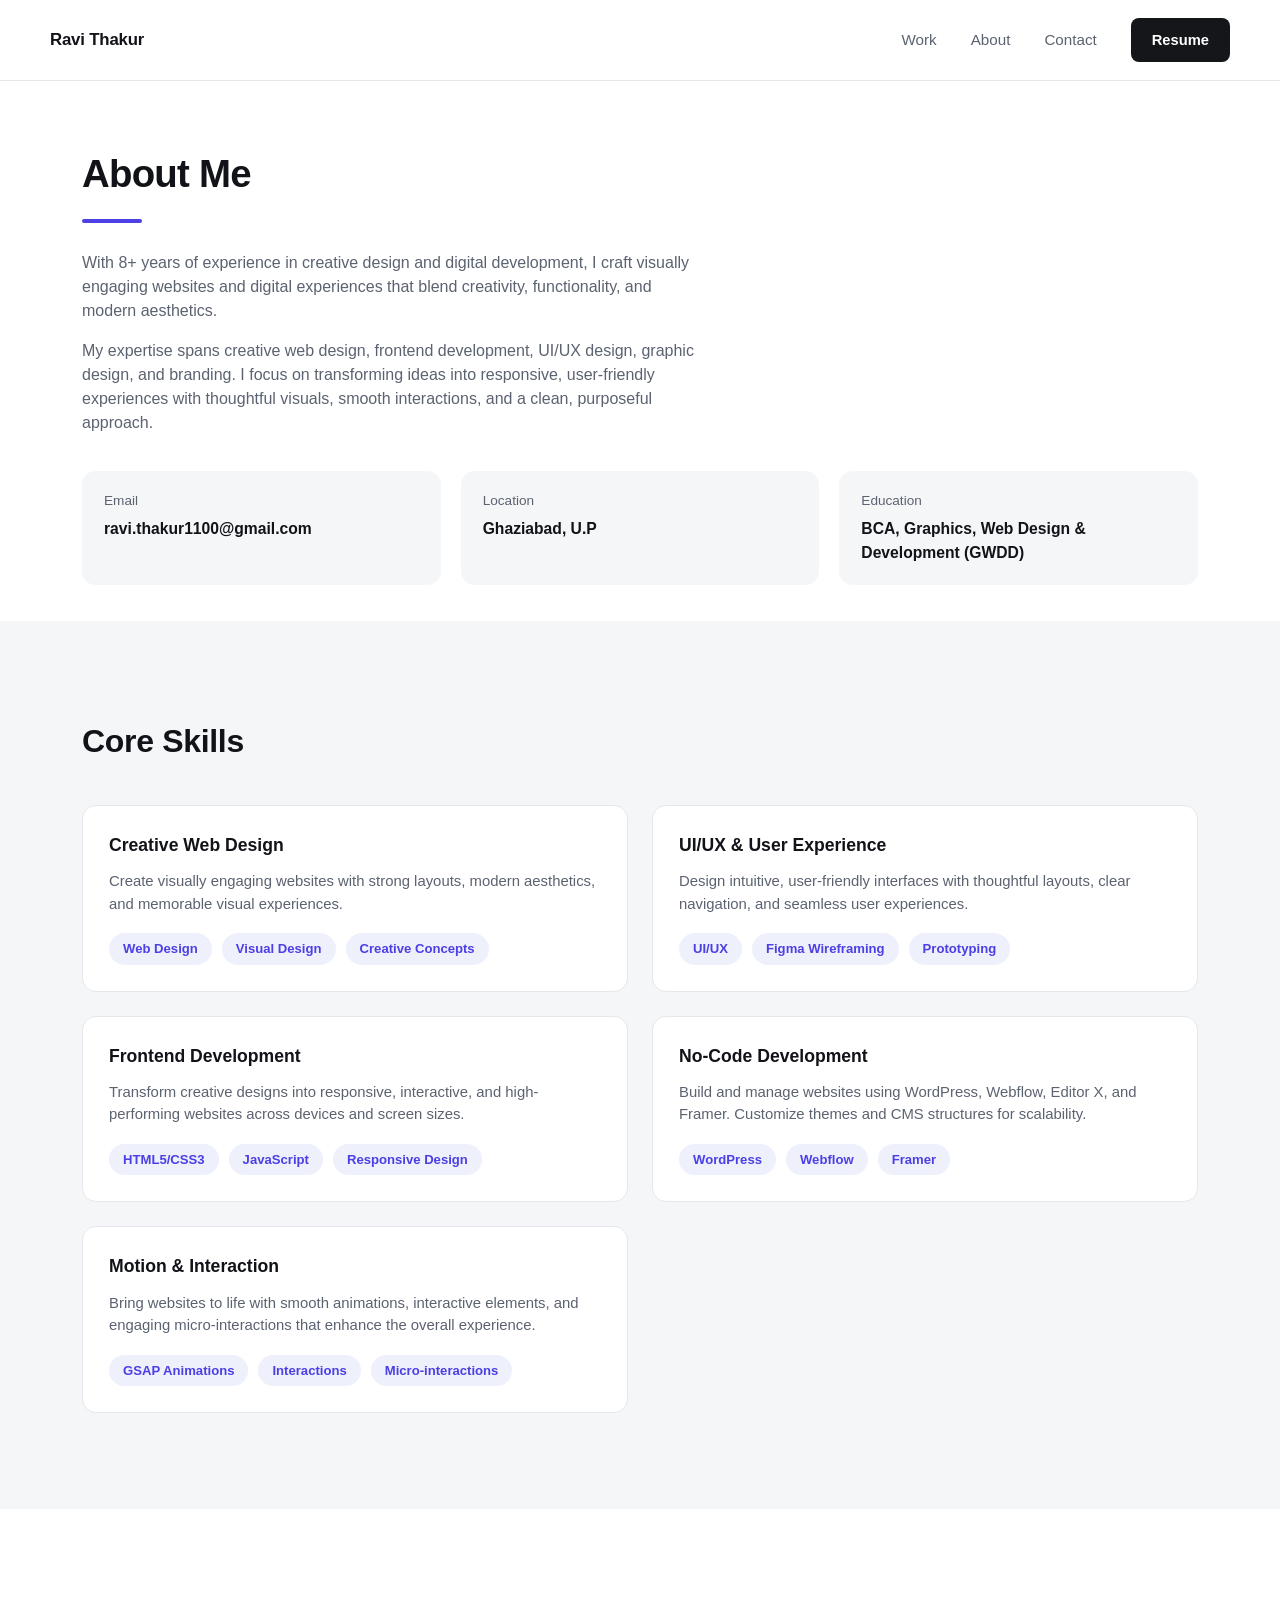
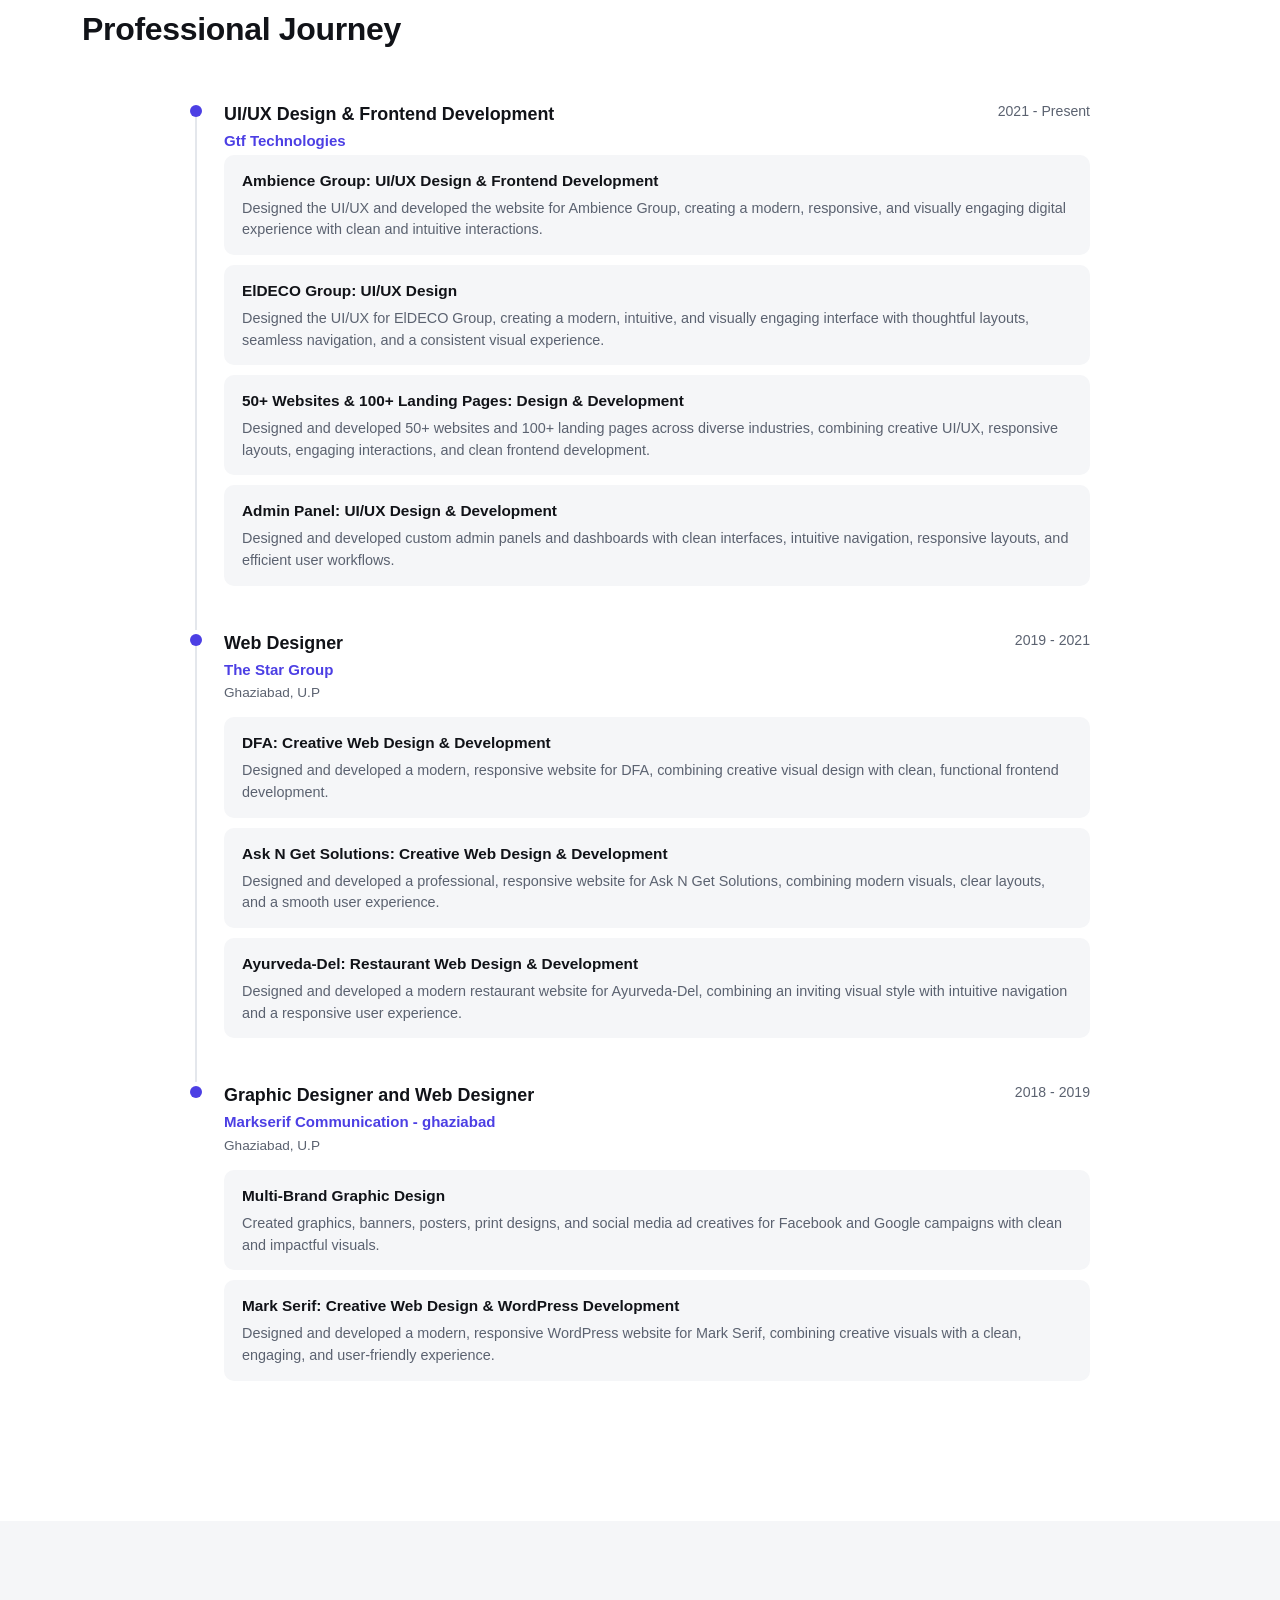
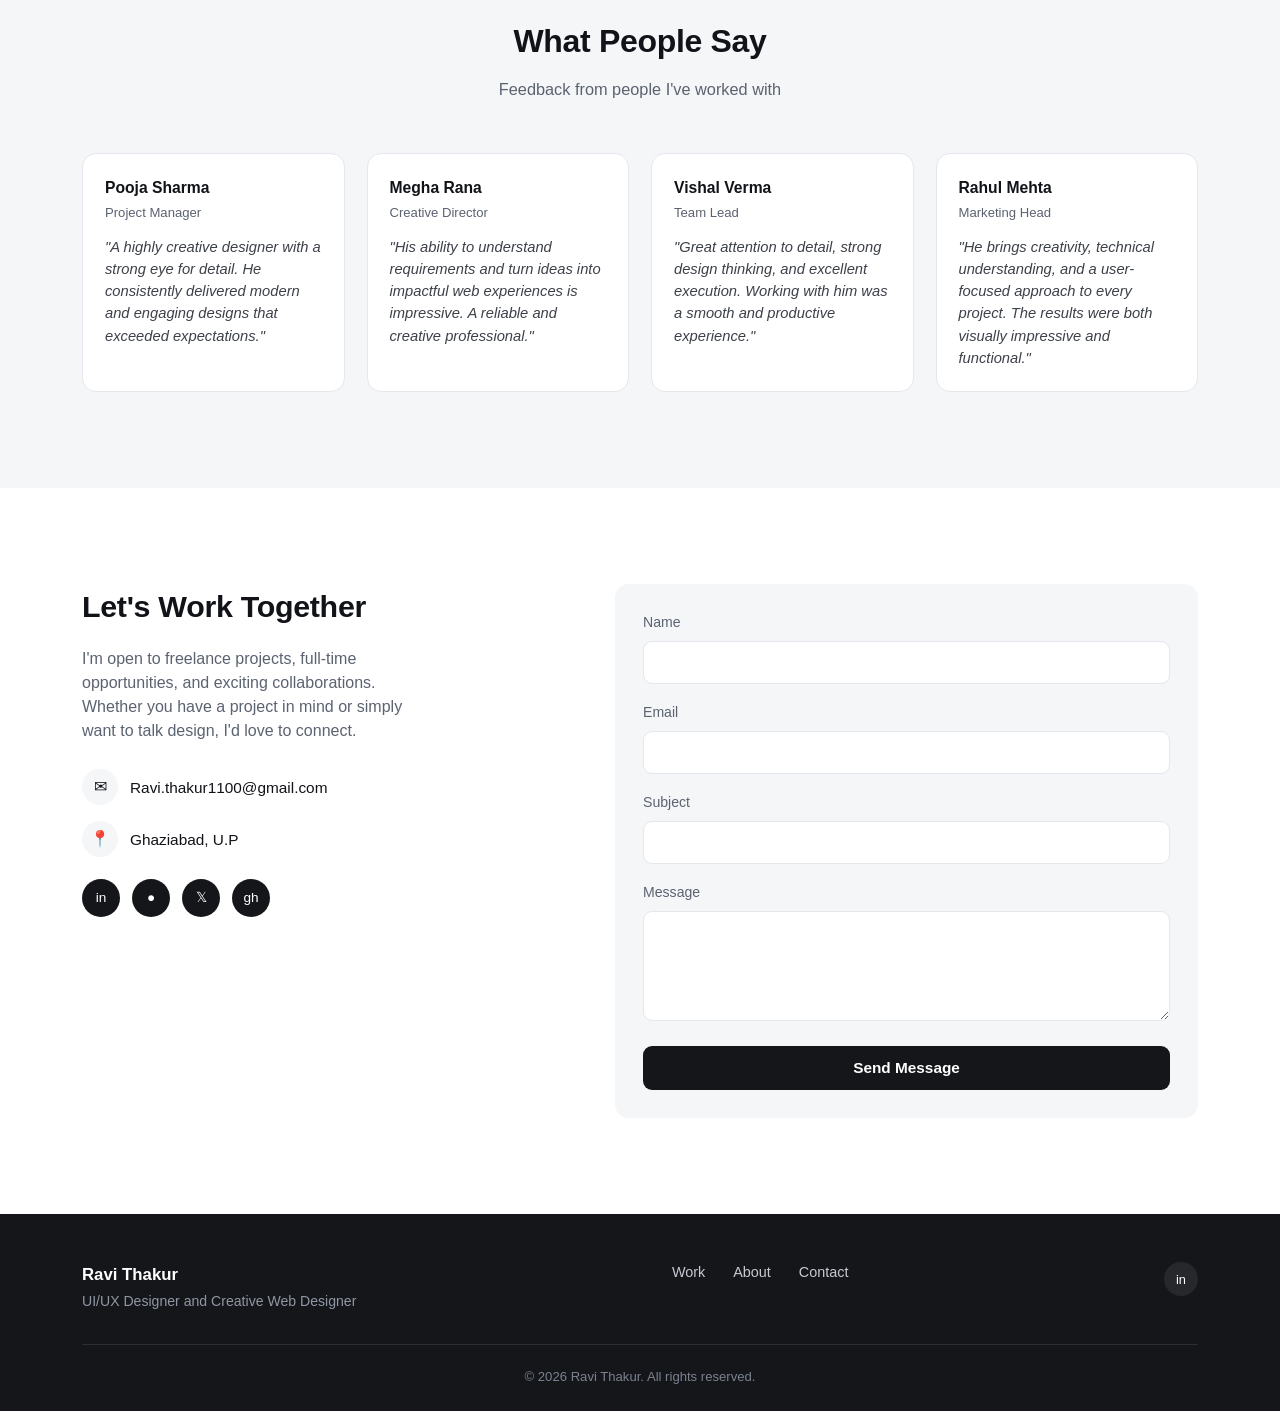
==== about.html @ cecfcbc7 "Add files via upload" ====
<!DOCTYPE html>
<html lang="en">
<head>
<meta charset="UTF-8">
<meta name="viewport" content="width=device-width, initial-scale=1.0">
<title>Ravi Thakur — Creative Web Designer</title>
<link rel="stylesheet" href="styles.css">
</head>
<body>

<header>
  <div class="wrap nav">
    <div class="logo"><a href="index.html">Ravi Thakur</a></div>
    <nav class="nav-links" id="navLinks">
      <a href="work.html">Work</a>
      <a href="about.html">About</a>
      <a href="index.html#contact">Contact</a>
      <a target="_blank" href="images/ravi_thakur_creative_web_designer_and_ui_ux_designer.pdf" class="btn btn-dark">Resume</a>
    </nav>
    <button class="menu-toggle" id="menuToggle" aria-label="Toggle menu" aria-expanded="false"><span></span></button>
  </div>
</header>

<section class="page-hero">
  <div class="wrap">
    <h1>About Me</h1>
    <div class="title-underline"></div>
    <p>With 8+ years of experience in creative design and digital development, I craft visually engaging websites and digital experiences that blend creativity, functionality, and modern aesthetics.</p>
      <p>My expertise spans creative web design, frontend development, UI/UX design, graphic design, and branding. I focus on transforming ideas into responsive, user-friendly experiences with thoughtful visuals, smooth interactions, and a clean, purposeful approach.</p>

    <div class="info-row">
      <div class="info-card">
        <span>Email</span>
        <strong>ravi.thakur1100@gmail.com</strong>
      </div>
      <div class="info-card">
        <span>Location</span>
        <strong>Ghaziabad, U.P</strong>
      </div>
      <div class="info-card">
        <span>Education</span>
        <strong>BCA, Graphics, Web Design & Development (GWDD)</strong>
      </div>
    </div>
  </div>
</section>

<section class="skills-section">
  <div class="wrap">
    <div class="section-head" style="text-align:left;margin:0 0 40px;max-width:none;">
      <h2>Core Skills</h2>
    </div>
    <div class="skills-cards">

      <div class="skill-card">
        <h3>Creative Web Design</h3>
        <p>Create visually engaging websites with strong layouts, modern aesthetics, and memorable visual experiences.</p>
        <div class="tag-row">
          <span class="tag-pill">Web Design</span>
          <span class="tag-pill">Visual Design</span>
          <span class="tag-pill">Creative Concepts</span>
        </div>
      </div>

      <div class="skill-card">
        <h3>UI/UX & User Experience</h3>
        <p>Design intuitive, user-friendly interfaces with thoughtful layouts, clear navigation, and seamless user experiences.</p>
        <div class="tag-row">
          <span class="tag-pill">UI/UX</span>
          <span class="tag-pill">Figma Wireframing</span>
          <span class="tag-pill">Prototyping</span>
        </div>
      </div>

      <div class="skill-card">
        <h3>Frontend Development</h3>
        <p>Transform creative designs into responsive, interactive, and high-performing websites across devices and screen sizes.</p>
        <div class="tag-row">
          <span class="tag-pill">HTML5/CSS3 </span>
          <span class="tag-pill">JavaScript</span>
          <span class="tag-pill">Responsive Design</span>
        </div>
      </div>

      <div class="skill-card">
        <h3>No-Code Development</h3>
        <p>Build and manage websites using WordPress, Webflow, Editor X, and Framer. Customize themes and CMS structures for scalability.</p>
        <div class="tag-row">
          <span class="tag-pill">WordPress</span>
          <span class="tag-pill">Webflow</span>
          <span class="tag-pill">Framer</span>
        </div>
      </div>

      <div class="skill-card">
        <h3>Motion & Interaction</h3>
        <p>Bring websites to life with smooth animations, interactive elements, and engaging micro-interactions that enhance the overall experience.</p>
        <div class="tag-row">
          <span class="tag-pill">GSAP Animations</span>
          <span class="tag-pill">Interactions</span>
          <span class="tag-pill">Micro-interactions</span>
        </div>
      </div>

    </div>
  </div>
</section>

<section>
  <div class="wrap">
    <div class="section-head" style="text-align:left;margin:0 0 48px;max-width:none;">
      <h2>Professional Journey</h2>
    </div>

    <div class="journey">

      <div class="timeline-item">
        <span class="timeline-dot"></span>
        <div class="timeline-head">
          <h3>UI/UX Design & Frontend Development</h3>
          <span class="timeline-date">2021 - Present</span>
        </div>
        <span class="timeline-company">Gtf Technologies</span>
        <div class="timeline-entry">
          <h4>Ambience Group: UI/UX Design & Frontend Development</h4>
          <p>Designed the UI/UX and developed the website for Ambience Group, creating a modern, responsive, and visually engaging digital experience with clean and intuitive interactions.</p>
        </div>
        <div class="timeline-entry">
          <h4>ElDECO Group: UI/UX Design</h4>
          <p>Designed the UI/UX for ElDECO Group, creating a modern, intuitive, and visually engaging interface with thoughtful layouts, seamless navigation, and a consistent visual experience.</p>
        </div>
        <div class="timeline-entry">
          <h4>50+ Websites & 100+ Landing Pages: Design & Development</h4>
          <p>Designed and developed 50+ websites and 100+ landing pages across diverse industries, combining creative UI/UX, responsive layouts, engaging interactions, and clean frontend development.</p>
        </div>
        <div class="timeline-entry">
          <h4>Admin Panel: UI/UX Design & Development</h4>
          <p>Designed and developed custom admin panels and dashboards with clean interfaces, intuitive navigation, responsive layouts, and efficient user workflows.</p>
        </div>
      </div>

      

      <div class="timeline-item">
        <span class="timeline-dot"></span>
        <div class="timeline-head">
          <h3>Web Designer</h3>
          <span class="timeline-date">2019 - 2021</span>
        </div>
        <span class="timeline-company">The Star Group</span>
        <span class="timeline-location">Ghaziabad, U.P</span>
        <div class="timeline-entry">
          <h4>DFA: Creative Web Design & Development</h4>
          <p>Designed and developed a modern, responsive website for DFA, combining creative visual design with clean, functional frontend development.</p>
        </div>
        <div class="timeline-entry">
          <h4>Ask N Get Solutions: Creative Web Design & Development</h4>
          <p>Designed and developed a professional, responsive website for Ask N Get Solutions, combining modern visuals, clear layouts, and a smooth user experience.</p>
        </div>
        <div class="timeline-entry">
          <h4>Ayurveda-Del: Restaurant Web Design & Development</h4>
          <p>Designed and developed a modern restaurant website for Ayurveda-Del, combining an inviting visual style with intuitive navigation and a responsive user experience.</p>
        </div>
      </div>

      <div class="timeline-item">
        <span class="timeline-dot"></span>
        <div class="timeline-head">
          <h3>Graphic Designer and Web Designer</h3>
          <span class="timeline-date">2018 - 2019</span>
        </div>
        <span class="timeline-company">Markserif Communication - ghaziabad</span>
        <span class="timeline-location">Ghaziabad, U.P</span>
        <div class="timeline-entry">
          <h4>Multi-Brand Graphic Design</h4>
          <p>Created graphics, banners, posters, print designs, and social media ad creatives for
Facebook and Google campaigns with clean and impactful visuals.</p>
        </div>
        <div class="timeline-entry">
          <h4>Mark Serif: Creative Web Design & WordPress Development</h4>
          <p>Designed and developed a modern, responsive WordPress website for Mark Serif, combining creative visuals with a clean, engaging, and user-friendly experience.</p>
        </div>
  
      </div>




    </div>
  </div>
</section>

<section class="testimonials">
  <div class="wrap">
    <div class="section-head">
      <h2>What People Say</h2>
      <p>Feedback from people I've worked with</p>
    </div>
    <div class="testi-grid">
      <div class="testi-card">
        <h4>Pooja Sharma</h4>
        <span>Project Manager</span>
        <p>"A highly creative designer with a strong eye for detail. He consistently delivered modern and engaging designs that exceeded expectations."</p>
      </div>
      <div class="testi-card">
        <h4>Megha Rana</h4>
        <span>Creative Director</span>
        <p>"His ability to understand requirements and turn ideas into impactful web experiences is impressive. A reliable and creative professional."</p>
      </div>
      <div class="testi-card">
        <h4>Vishal Verma</h4>
        <span>Team Lead</span>
        <p>"Great attention to detail, strong design thinking, and excellent execution. Working with him was a smooth and productive experience."</p>
      </div>
      <div class="testi-card">
        <h4>Rahul Mehta</h4>
        <span>Marketing Head</span>
        <p>"He brings creativity, technical understanding, and a user-focused approach to every project. The results were both visually impressive and functional."</p>
      </div>
    </div>
  </div>
</section>


<section id="contact">
  <div class="wrap contact-inner">
    <div class="contact-info">
      <h2>Let's Work Together</h2>
      <p>I'm open to freelance projects, full-time opportunities, and exciting collaborations. Whether you have a project in mind or simply want to talk design, I'd love to connect.</p>
      <div class="contact-row">
        <div class="icon-circle">✉</div>
        <span>Ravi.thakur1100@gmail.com</span>
      </div>
      <div class="contact-row">
        <div class="icon-circle">📍</div>
        <span>Ghaziabad, U.P</span>
      </div>
      <div class="socials">
        <a href="#" aria-label="LinkedIn">in</a>
        <a href="#" aria-label="Dribbble">●</a>
        <a href="#" aria-label="Twitter">𝕏</a>
        <a href="#" aria-label="GitHub">gh</a>
      </div>
    </div>
    <form class="form-card" onsubmit="event.preventDefault(); alert('Message sent (demo form).');">
      <div class="field">
        <label for="name">Name</label>
        <input type="text" id="name" name="name" required>
      </div>
      <div class="field">
        <label for="email">Email</label>
        <input type="email" id="email" name="email" required>
      </div>
      <div class="field">
        <label for="subject">Subject</label>
        <input type="text" id="subject" name="subject">
      </div>
      <div class="field">
        <label for="message">Message</label>
        <textarea id="message" name="message" required></textarea>
      </div>
      <button type="submit" class="submit-btn">Send Message</button>
    </form>
  </div>
</section>

<footer>
  <div class="wrap">
    <div class="footer-top">
      <div class="footer-brand">
        <h3>Ravi Thakur</h3>
        <p>UI/UX Designer and Creative Web Designer</p>
      </div>
      <nav class="footer-links">
        <a href="work.html">Work</a>
        <a href="about.html">About</a>
        <a href="index.html#contact">Contact</a>
      </nav>
      <div class="footer-socials">
        <a href="#" aria-label="LinkedIn">in</a><!-- 
        <a href="#" aria-label="Dribbble">●</a>
        <a href="#" aria-label="Twitter">𝕏</a>
        <a href="#" aria-label="GitHub">gh</a> -->
      </div>
    </div>
    <div class="footer-bottom">© 2026 Ravi Thakur. All rights reserved.</div>
  </div>
</footer>

<script>
  const toggle = document.getElementById('menuToggle');
  const links = document.getElementById('navLinks');
  toggle.addEventListener('click', () => {
    const isOpen = links.classList.toggle('open');
    toggle.setAttribute('aria-expanded', isOpen);
  });
  links.querySelectorAll('a').forEach(a => a.addEventListener('click', () => {
    links.classList.remove('open');
    toggle.setAttribute('aria-expanded', false);
  }));
</script>

</body>
</html>
---- styles.css ----
:root{
    --ink:#111318;
    --ink-soft:#5b6270;
    --bg:#ffffff;
    --bg-alt:#eef1f5;
    --bg-alt-2:#f5f6f8;
    --line:#e4e7ec;
    --accent:#111318;
    --radius:14px;
  }

  *{box-sizing:border-box;}
  html{scroll-behavior:smooth;}
  body{
    margin:0;
    font-family:"Segoe UI", Helvetica, Arial, sans-serif;
    color:var(--ink);
    background:var(--bg);
    line-height:1.5;
    -webkit-font-smoothing:antialiased;
  }
  img{max-width:100%;display:block;}
  a{color:inherit;text-decoration:none;}
  ul{margin:0;padding:0;list-style:none;}
  button{font-family:inherit;}
  :focus-visible{outline:2px solid #111318;outline-offset:3px;}

  .wrap{
    max-width:1180px;
    margin:0 auto;
    padding:0 32px;
  }

  /* ---------- Header ---------- */
  header{
    position:sticky;
    top:0;
    z-index:50;
    background:rgba(255,255,255,.9);
    backdrop-filter:blur(8px);
    border-bottom:1px solid var(--line);
  }
  .nav{
    display:flex;
    align-items:center;
    justify-content:space-between;
    padding:18px 0;
  }
  .logo{font-weight:700;font-size:1.05rem;letter-spacing:-.01em;}
  .nav-links{
    display:flex;
    align-items:center;
    gap:34px;
    font-size:.95rem;
    color:var(--ink-soft);
  }
  .nav-links a:hover{color:var(--ink);}

  .nav-links a.btn-dark:hover{color: #fff;}

  .btn{
    display:inline-flex;
    align-items:center;
    justify-content:center;
    padding:10px 20px;
    border-radius:8px;
    font-size:.92rem;
    font-weight:600;
    border:1px solid transparent;
    cursor:pointer;
    transition:transform .15s ease, opacity .15s ease;
  }
  .btn:hover{transform:translateY(-1px);}
  .btn-dark{background:#14161a;color:#fff;}
  .btn-dark:hover{opacity:.88;}
  .btn-outline{background:#fff;color:var(--ink);border-color:var(--line);}
  .btn-outline:hover{background:var(--bg-alt-2);}
  .menu-toggle{
    display:none;
    background:none;border:none;cursor:pointer;
    width:38px;height:38px;
    align-items:center;justify-content:center;
  }
  .menu-toggle span, .menu-toggle span::before, .menu-toggle span::after{
    content:"";
    display:block;
    width:20px;height:2px;background:var(--ink);
    position:relative;
    transition:all .2s ease;
  }
  .menu-toggle span::before{position:absolute;top:-6px;}
  .menu-toggle span::after{position:absolute;top:6px;}

  /* ---------- Hero ---------- */
  .hero{
    background:linear-gradient(180deg,#eef1f5 0%,#e9ecf1 100%);
  }
  .hero-inner{
    display:grid;
    grid-template-columns:1.3fr auto;
    align-items:center;
    gap:48px;
    padding:72px 0 64px;
  }
  .hero h1{
    font-size:2.4rem;
    line-height:1.15;
    margin:0 0 18px;
    letter-spacing:-.02em;
  }
  .hero p{
    color:var(--ink-soft);
    font-size:1.02rem;
    max-width:46ch;
    margin:0 0 26px;
  }
  .hero p b{color:var(--ink);font-weight:700;}
  .hero-actions{display:flex;gap:14px;}
  .avatar{
    width:320px;
    height:320px;
    border-radius:50%;
    /*background:
      radial-gradient(circle at 32% 28%, #2f6b52 0%, #123326 42%, #0a1210 100%);*/
    border:6px solid #fff;
    box-shadow:0 10px 30px rgba(20,25,35,.12);
    position:relative;
    overflow:hidden;
  }
  /*.avatar::after{
    content:"DJ";
    position:absolute;
    inset:0;
    display:flex;
    align-items:center;
    justify-content:center;
    color:rgba(255,255,255,.85);
    font-size:2.4rem;
    font-weight:700;
    letter-spacing:.02em;
  }*/

  /* ---------- Logo strip ---------- */
  .logo-strip{
    background:var(--bg-alt);
    border-top:1px solid var(--line);
    border-bottom:1px solid var(--line);
    overflow:hidden;
    padding:22px 0;
  }
  .logo-track{
    display:flex;
    gap:56px;
    align-items:center;
    white-space:nowrap;
    animation:scroll 28s linear infinite;
    width:max-content;
  }
  .logo-track span{width: 150px;

    color:#8b93a1;
    font-size:1rem;
    letter-spacing:.01em;
    opacity:.85;
  }
  @keyframes scroll{
    from{transform:translateX(0);}
    to{transform:translateX(-50%);}
  }
  @media (prefers-reduced-motion: reduce){
    .logo-track{animation:none;}
  }

  /* ---------- Section shared ---------- */
  section{padding:96px 0;}
  .section-head{text-align:center;max-width:640px;margin:0 auto 52px;}
  .section-head h2{
    font-size:2rem;
    margin:0 0 12px;
    letter-spacing:-.01em;
  }
  .section-head p{color:var(--ink-soft);margin:0;font-size:1.02rem;}

  /* ---------- Featured work ---------- */
  .work-grid{
    display:grid;
    grid-template-columns:1fr 1fr;
    gap:28px;
  }
  .card{
    border:1px solid var(--line);
    border-radius:var(--radius);
    overflow:hidden;
    background:#fff;
    display:flex;
    flex-direction:column;
    transition:box-shadow .2s ease, transform .2s ease;
  }
  .card:hover{box-shadow:0 14px 32px rgba(20,25,35,.09);transform:translateY(-2px);}
  .thumb{
    height:230px;
    position:relative;
    display:flex;
    align-items:flex-end;
  }
  .thumb-1{background:linear-gradient(135deg,#e3d7f5 0%,#f6cfe0 100%);}
  .thumb-2{background:linear-gradient(135deg,#f4f2f7 0%,#e8e6ee 100%);}
  .thumb-3{background:linear-gradient(135deg,#e9e4ec 0%,#d9d3e0 100%);}
  .thumb-4{background:linear-gradient(135deg,#c9c2d6 0%,#a9a0bc 100%);}
  .tag{
    position:absolute;
    top:16px;left:16px;
    font-size:.72rem;
    font-weight:700;
    padding:5px 10px;
    border-radius:6px;
    background:#e2632f;
    color:#fff;
  }
  .pill{
    position:absolute;
    bottom:14px;left:16px;
    font-size:.75rem;
    font-weight:600;
    padding:5px 12px;
    border-radius:20px;
    background:#7b3fe4;
    color:#fff;
  }
  .card-body{padding:22px 22px 24px;}
  .card-body h3{margin:0 0 8px;font-size:1.15rem;letter-spacing:-.01em;}
  .card-body p{margin:0 0 14px;color:var(--ink-soft);font-size:.94rem;}
  .card-link{
    font-size:.9rem;
    font-weight:600;
    display:inline-flex;
    align-items:center;
    gap:6px;
  }
  .card-link:hover{text-decoration:underline;}

  .view-all{
    text-align:center;
    margin-top:46px;
    font-weight:600;
  }
  .view-all a{display:inline-flex;align-items:center;gap:6px;}
  .view-all a:hover{text-decoration:underline;}

  /* ---------- About ---------- */
  .about{background:var(--bg-alt-2);}
  .about-inner{
    display:grid;
    grid-template-columns:.85fr 1.15fr;
    gap:56px;
    align-items:center;
  }
  .about-photo{
    border-radius:var(--radius);
    overflow:hidden;
    position:relative;
  }
  .about-photo::after{
    content:"";
    position:absolute;
    left:50%;bottom:18%;
    width:70px;height:110px;
    transform:translateX(-50%);

    border-radius:14px 14px 4px 4px;
  }
  .about-text h2{font-size:1.9rem;margin:0 0 20px;letter-spacing:-.01em;}
  .about-text p{color:var(--ink-soft);margin:0 0 18px;font-size:1rem;}
  .skills-tools{
    display:grid;
    grid-template-columns:1fr 1fr;
    gap:24px;
    margin:28px 0 30px;
  }
  .skills-tools h4{margin:0 0 12px;font-size:1rem;}
  .skills-tools li{color:var(--ink-soft);margin-bottom:8px;font-size:.95rem;}

  /* ---------- Process ---------- */
  .process-grid{
    display:grid;
    grid-template-columns:repeat(4,1fr);
    gap:24px;
  }
  .process-card{
    background:var(--bg-alt-2);
    border-radius:var(--radius);
    padding:26px 24px;
  }
  .step-num{
    width:38px;height:38px;
    border-radius:50%;
    display:flex;align-items:center;justify-content:center;
    font-weight:700;
    margin-bottom:18px;
    font-size:.95rem;
  }
  .process-card:nth-child(1) .step-num{background:#dce6fb;color:#2f5bd0;}
  .process-card:nth-child(2) .step-num{background:#d7f3e3;color:#1f9d5c;}
  .process-card:nth-child(3) .step-num{background:#e6ddfb;color:#6f3fd6;}
  .process-card:nth-child(4) .step-num{background:#fbdede;color:#d3453f;}
  .process-card h3{margin:0 0 10px;font-size:1.08rem;}
  .process-card p{margin:0;color:var(--ink-soft);font-size:.92rem;}

  /* ---------- Testimonials ---------- */
  .testimonials{background:var(--bg-alt-2);}
  .testi-grid{
    display:grid;
    grid-template-columns:repeat(4,1fr);
    gap:22px;
  }
  .testi-card{
    background:#fff;
    border:1px solid var(--line);
    border-radius:var(--radius);
    padding:22px;
  }
  .testi-card h4{margin:0 0 3px;font-size:.98rem;}
  .testi-card span{display:block;color:var(--ink-soft);font-size:.82rem;margin-bottom:14px;}
  .testi-card p{margin:0;font-size:.92rem;font-style:italic;color:#3c4048;}

  /* ---------- Contact ---------- */
  .contact-inner{
    display:grid;
    grid-template-columns:.9fr 1.1fr;
    gap:56px;
  }
  .contact-info h2{font-size:1.9rem;margin:0 0 18px;letter-spacing:-.01em;}
  .contact-info p{color:var(--ink-soft);margin:0 0 26px;max-width:40ch;}
  .contact-row{
    display:flex;align-items:center;gap:12px;
    margin-bottom:16px;
    font-size:.96rem;
  }
  .icon-circle{
    width:36px;height:36px;
    border-radius:50%;
    background:var(--bg-alt-2);
    display:flex;align-items:center;justify-content:center;
    flex-shrink:0;
    font-size:1rem;
  }
  .socials{display:flex;gap:12px;margin-top:22px;}
  .socials a{
    width:38px;height:38px;
    border-radius:50%;
    background:#14161a;
    color:#fff;
    display:flex;align-items:center;justify-content:center;
    font-size:.85rem;
    transition:opacity .15s ease;
  }
  .socials a:hover{opacity:.8;}

  .form-card{
    background:var(--bg-alt-2);
    border-radius:var(--radius);
    padding:28px;
  }
  .field{margin-bottom:18px;}
  .field label{display:block;font-size:.88rem;margin-bottom:8px;color:var(--ink-soft);}
  .field input, .field textarea{
    width:100%;
    padding:12px 14px;
    border-radius:9px;
    border:1px solid var(--line);
    background:#fff;
    font-size:.95rem;
    font-family:inherit;
    color:var(--ink);
  }
  .field textarea{min-height:110px;resize:vertical;}
  .field input:focus, .field textarea:focus{
    outline:none;
    border-color:#14161a;
    box-shadow:0 0 0 3px rgba(20,22,26,.08);
  }
  .submit-btn{
    width:100%;
    padding:13px;
    border-radius:9px;
    border:none;
    background:#14161a;
    color:#fff;
    font-weight:600;
    font-size:.96rem;
    cursor:pointer;
  }
  .submit-btn:hover{opacity:.9;}

  /* ---------- Footer ---------- */
  footer{
    background:#14161a;
    color:#c7cad2;
    padding:48px 0 24px;
  }
  .footer-top{
    display:flex;
    justify-content:space-between;
    align-items:flex-start;
    padding-bottom:32px;
    border-bottom:1px solid rgba(255,255,255,.1);
    flex-wrap:wrap;
    gap:24px;
  }
  .footer-brand h3{color:#fff;margin:0 0 4px;font-size:1.05rem;}
  .footer-brand p{margin:0;font-size:.88rem;color:#9096a3;}
  .footer-links{display:flex;gap:28px;font-size:.9rem;}
  .footer-links a:hover{color:#fff;}
  .footer-socials{display:flex;gap:10px;}
  .footer-socials a{
    width:34px;height:34px;
    border-radius:50%;
    background:rgba(255,255,255,.08);
    display:flex;align-items:center;justify-content:center;
    font-size:.8rem;
    color:#fff;
  }
  .footer-socials a:hover{background:rgba(255,255,255,.16);}
  .footer-bottom{
    text-align:center;
    padding-top:22px;
    font-size:.82rem;
    color:#7c8290;
  }


  .work-tabs {
  display: flex;
  justify-content: center;
  align-items: center;
  gap: 12px;
  margin: 35px 0 45px;
  flex-wrap: wrap;
}

.tab-btn {
  border: 1px solid #ddd;
  background: transparent;
  color: #111;
  padding: 11px 24px;
  border-radius: 50px;
  font-size: 14px;
  font-weight: 500;
  cursor: pointer;
  transition: all 0.3s ease;
}

.tab-btn:hover {
  background: #111;
  color: #fff;
  border-color: #111;
}

.tab-btn.active {
  background: #111;
  color: #fff;
  border-color: #111;
}


/* Card Animation */

.work-grid .card {
  transition:
    opacity 0.3s ease,
    transform 0.3s ease;
}

.work-grid .card.hide {
  display: none;
}


/* Mobile */

@media (max-width: 600px) {

  .work-tabs {
    gap: 8px;
    margin: 25px 0 35px;
  }

  .tab-btn {
    padding: 9px 16px;
    font-size: 13px;
  }

}

  /* ---------- Responsive ---------- */
  @media (max-width:980px){
    .about-inner, .contact-inner{grid-template-columns:1fr;}
    .about-photo{height:340px;}
    .process-grid{grid-template-columns:1fr 1fr;}
    .testi-grid{grid-template-columns:1fr 1fr;}
  }

  @media (max-width:860px){
    .hero-inner{grid-template-columns:1fr;text-align:center;padding:52px 0 44px;}
    .hero p{margin-left:auto;margin-right:auto;}
    .hero-actions{justify-content:center;}
    .avatar{order:-1;margin:0 auto;}
    .work-grid{grid-template-columns:1fr;}
  }

  @media (max-width:720px){
    .nav-links{
      position:fixed;
      top:38px;left:0;right:0;
      background:#fff;
      border-bottom:1px solid var(--line);
      flex-direction:column;
      align-items:flex-start;
      padding:20px 32px;
      gap:18px;
      transform:translateY(-130%);
      opacity:0;
      transition:transform .25s ease, opacity .25s ease;
    }
    .nav-links.open{transform:translateY(0);opacity:1;}
    .menu-toggle{display:flex;}
    .nav-links .btn{width:100%;text-align:center;}
  }

  @media (max-width:640px){
    .wrap{padding:0 20px;}
    section{padding:64px 0;}
    .hero h1{font-size:1.8rem;}
    .footer-top{flex-direction:column;}
    .footer-links{gap:18px;flex-wrap:wrap;}
  }

  @media (max-width:560px){
    .process-grid, .testi-grid{grid-template-columns:1fr;}
    .skills-tools{grid-template-columns:1fr;}
  }

/* ---------- Page hero (Work / About pages) ---------- */
.page-hero{
  padding:64px 0 12px;
}
.page-hero h1{
  font-size:2.4rem;
  margin:0 0 16px;
  letter-spacing:-.02em;
}
.title-underline{
  width:60px;
  height:4px;
  background:#4c3fe4;
  border-radius:2px;
  margin-bottom:28px;
}
.page-hero p{
  color:var(--ink-soft);
  max-width:70ch;
  margin:0 0 16px;
  font-size:1rem;
}

/* ---------- Work index page ---------- */
.work-page-grid{
  display:grid;
  grid-template-columns:1fr 1fr;
  gap:28px;
}
.thumb-5{background:linear-gradient(135deg,#1b1d22 0%,#2c2f38 100%);}
.thumb-6{background:linear-gradient(135deg,#dfe6e2 0%,#c6d6ce 100%);}
.thumb-7{background:linear-gradient(135deg,#e9e6f2 0%,#d3ccec 100%);}
.thumb-8{background:linear-gradient(135deg,#efe2e8 0%,#e3c9d6 100%);}

/* ---------- About page: info row ---------- */
.info-row{
  display:grid;
  grid-template-columns:repeat(3,1fr);
  gap:20px;
  margin:36px 0 24px;
}
.info-card{
  background:var(--bg-alt-2);
  border-radius:var(--radius);
  padding:20px 22px;
}
.info-card span{
  display:block;
  color:var(--ink-soft);
  font-size:.85rem;
  margin-bottom:6px;
}
.info-card strong{font-size:.98rem;font-weight:600;}

/* ---------- About page: core skills ---------- */
.skills-section{background:var(--bg-alt-2);}
.skills-cards{
  display:grid;
  grid-template-columns:1fr 1fr;
  gap:24px;
}
.skill-card{
  background:#fff;
  border:1px solid var(--line);
  border-radius:var(--radius);
  padding:26px;
}
.skill-card h3{margin:0 0 12px;font-size:1.1rem;}
.skill-card p{margin:0 0 18px;color:var(--ink-soft);font-size:.93rem;}
.tag-row{display:flex;flex-wrap:wrap;gap:10px;}
.tag-pill{
  background:#eef0fc;
  color:#4c3fe4;
  font-size:.82rem;
  font-weight:600;
  padding:6px 14px;
  border-radius:20px;
}

/* ---------- About page: professional journey ---------- */
.journey{
  position:relative;
  max-width:900px;
  margin:0 auto;
}
.timeline-item{
  position:relative;
  padding-left:34px;
  margin-bottom:44px;
}
.timeline-item::before{
  content:"";
  position:absolute;
  left:5px;
  top:6px;
  bottom:-44px;
  width:2px;
  background:var(--line);
}
.timeline-item:last-child::before{display:none;}
.timeline-dot{
  position:absolute;
  left:0;
  top:4px;
  width:12px;height:12px;
  border-radius:50%;
  background:#4c3fe4;
}
.timeline-head{
  display:flex;
  justify-content:space-between;
  align-items:flex-start;
  flex-wrap:wrap;
  gap:6px 16px;
  margin-bottom:2px;
}
.timeline-head h3{margin:0;font-size:1.12rem;}
.timeline-date{color:var(--ink-soft);font-size:.88rem;white-space:nowrap;}
.timeline-company{
  color:#4c3fe4;
  font-weight:600;
  font-size:.94rem;
  margin-bottom:2px;
  display:block;
}
.timeline-location{
  color:var(--ink-soft);
  font-size:.85rem;
  margin-bottom:14px;
  display:block;
}
.timeline-entry{
  background:var(--bg-alt-2);
  border-radius:10px;
  padding:14px 18px;
  margin-bottom:10px;
}
.timeline-entry h4{margin:0 0 6px;font-size:.96rem;}
.timeline-entry p{margin:0;color:var(--ink-soft);font-size:.9rem;}

@media (max-width:860px){
  .info-row, .skills-cards{grid-template-columns:1fr;}
  .work-page-grid{grid-template-columns:1fr;}
  .page-hero h1{font-size:2rem;}
}
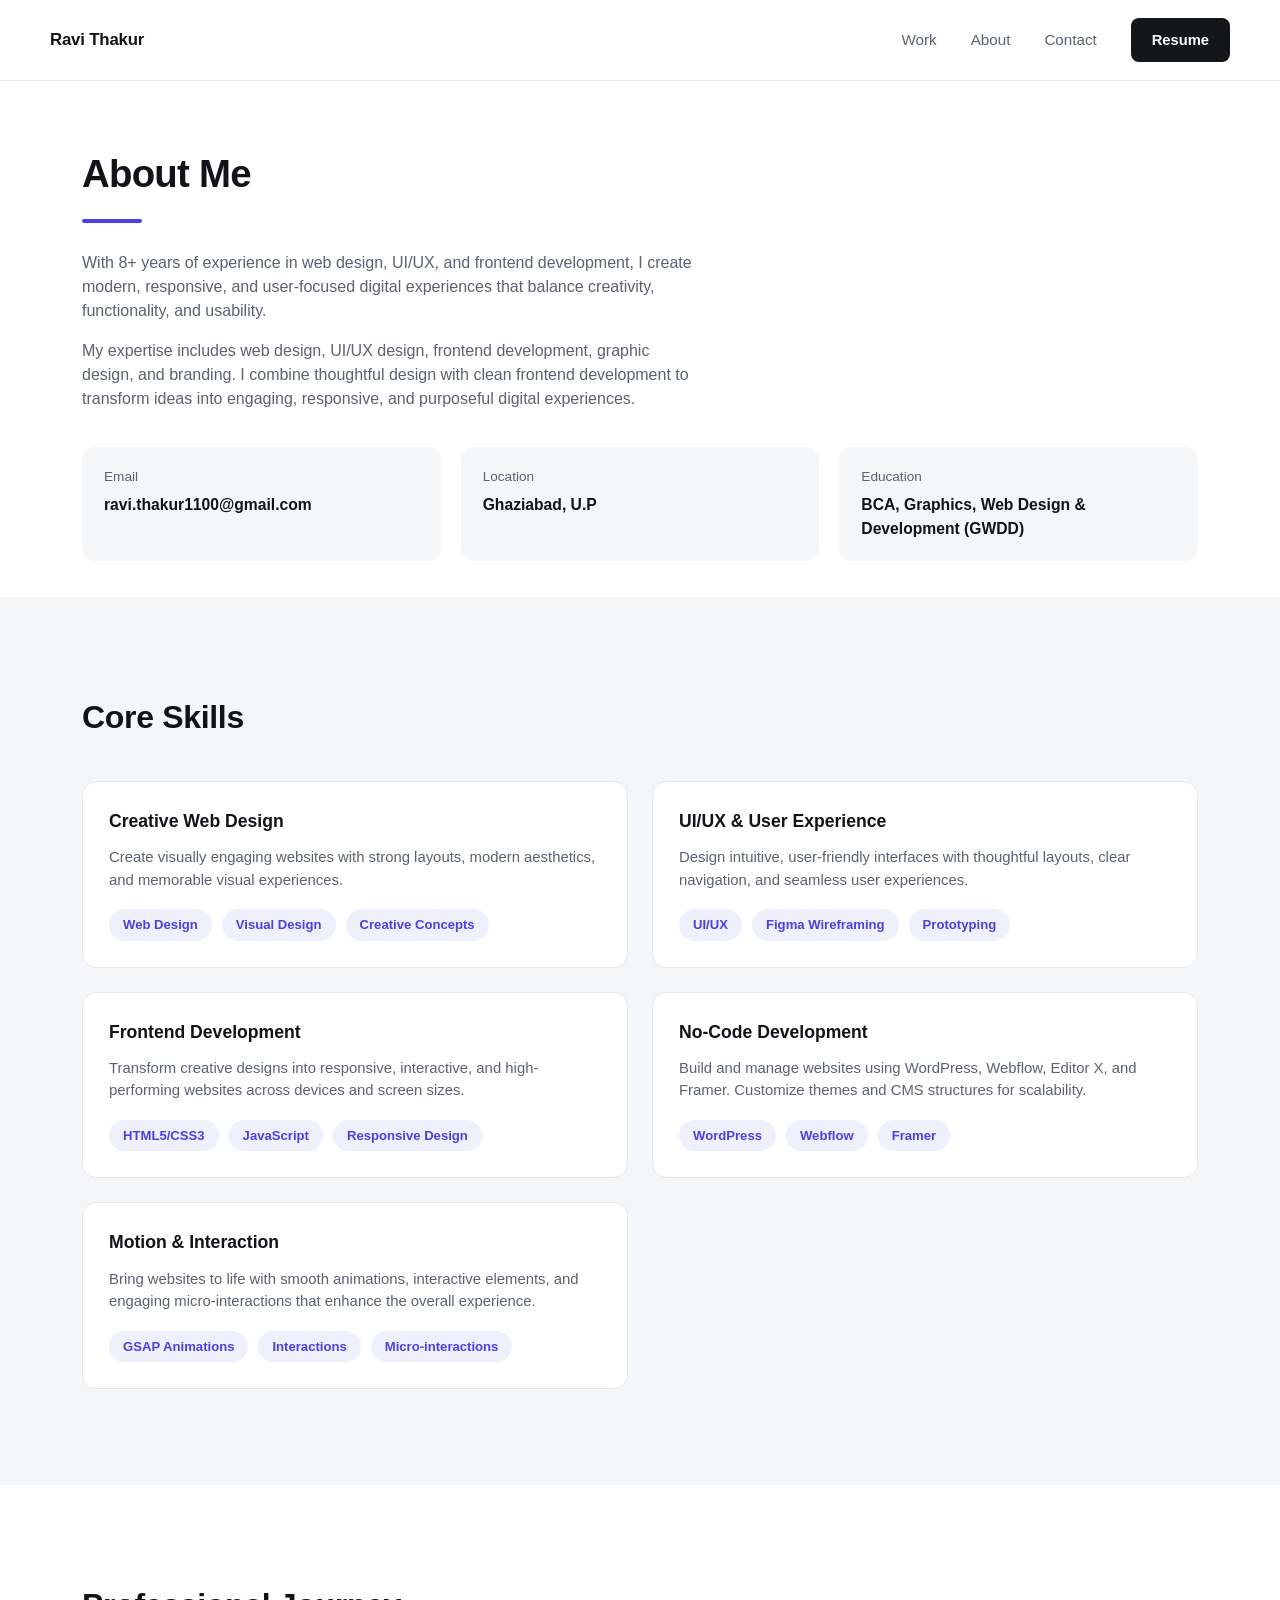
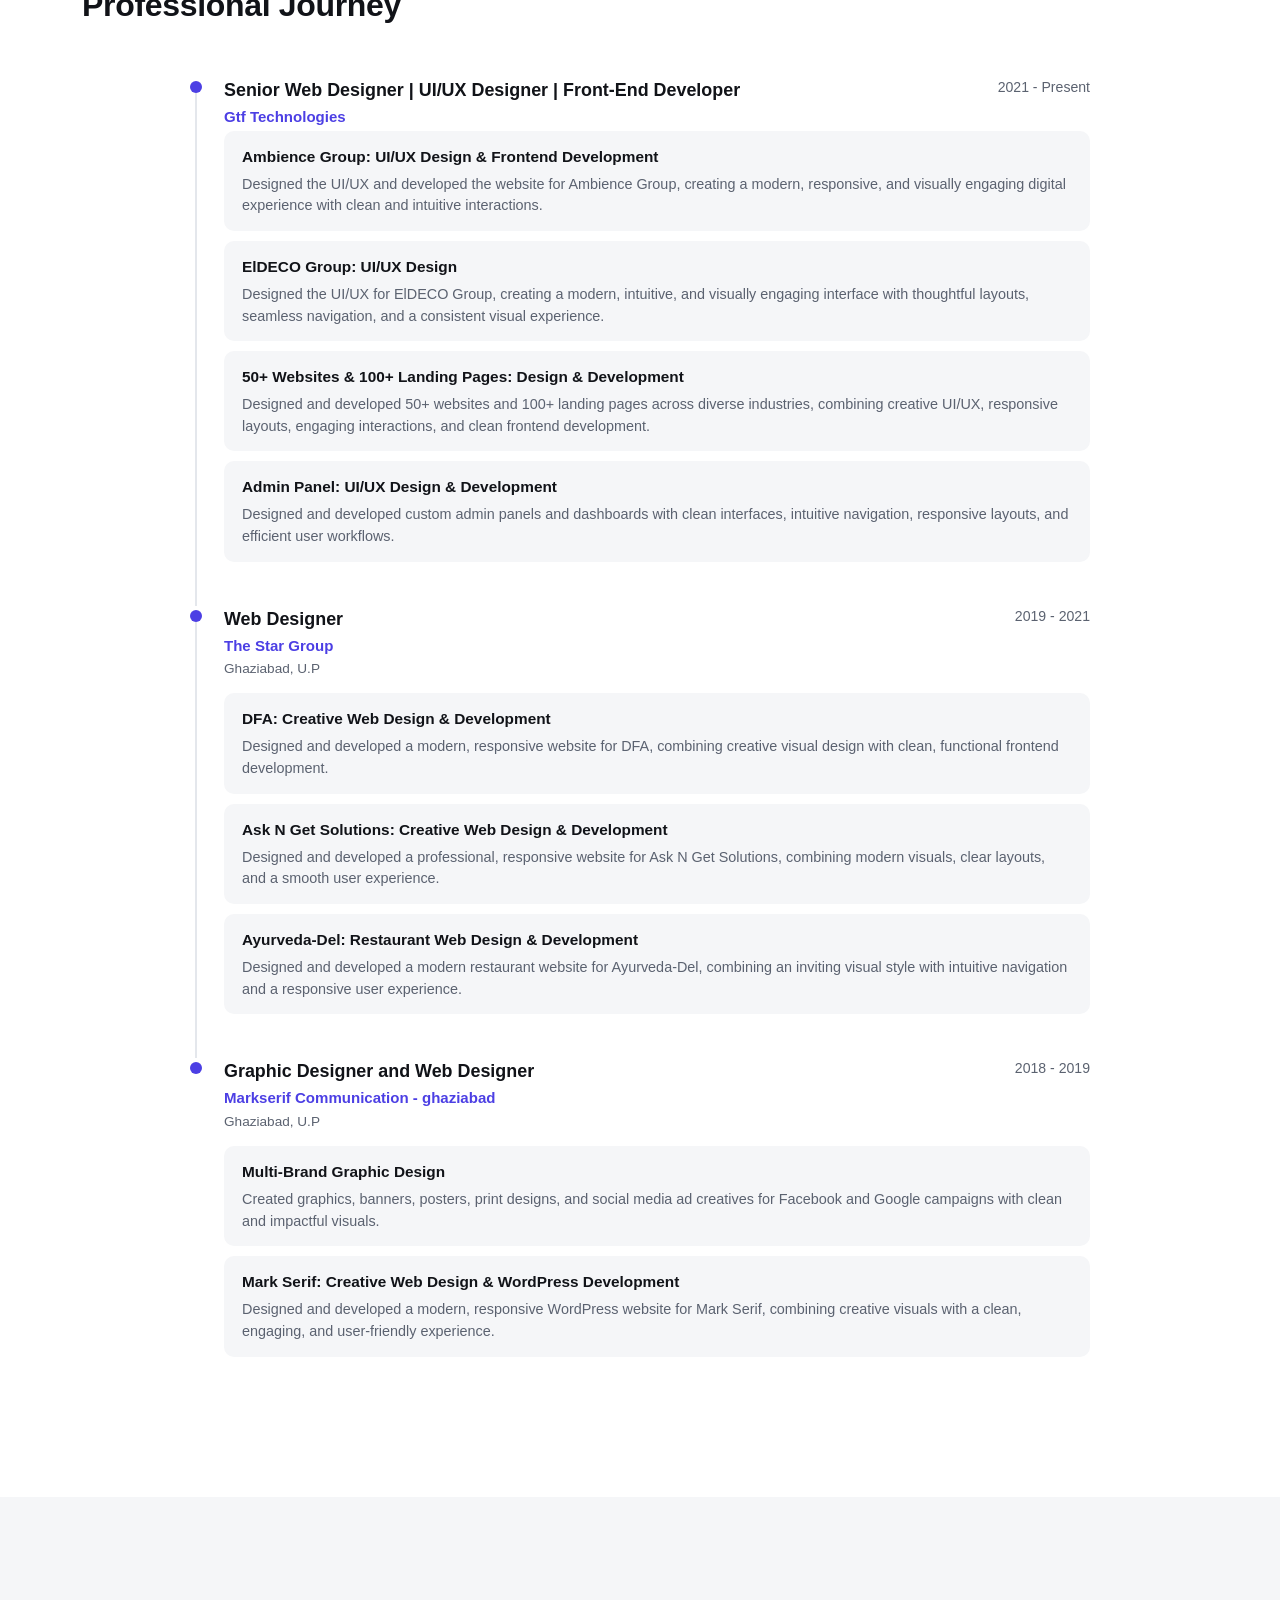
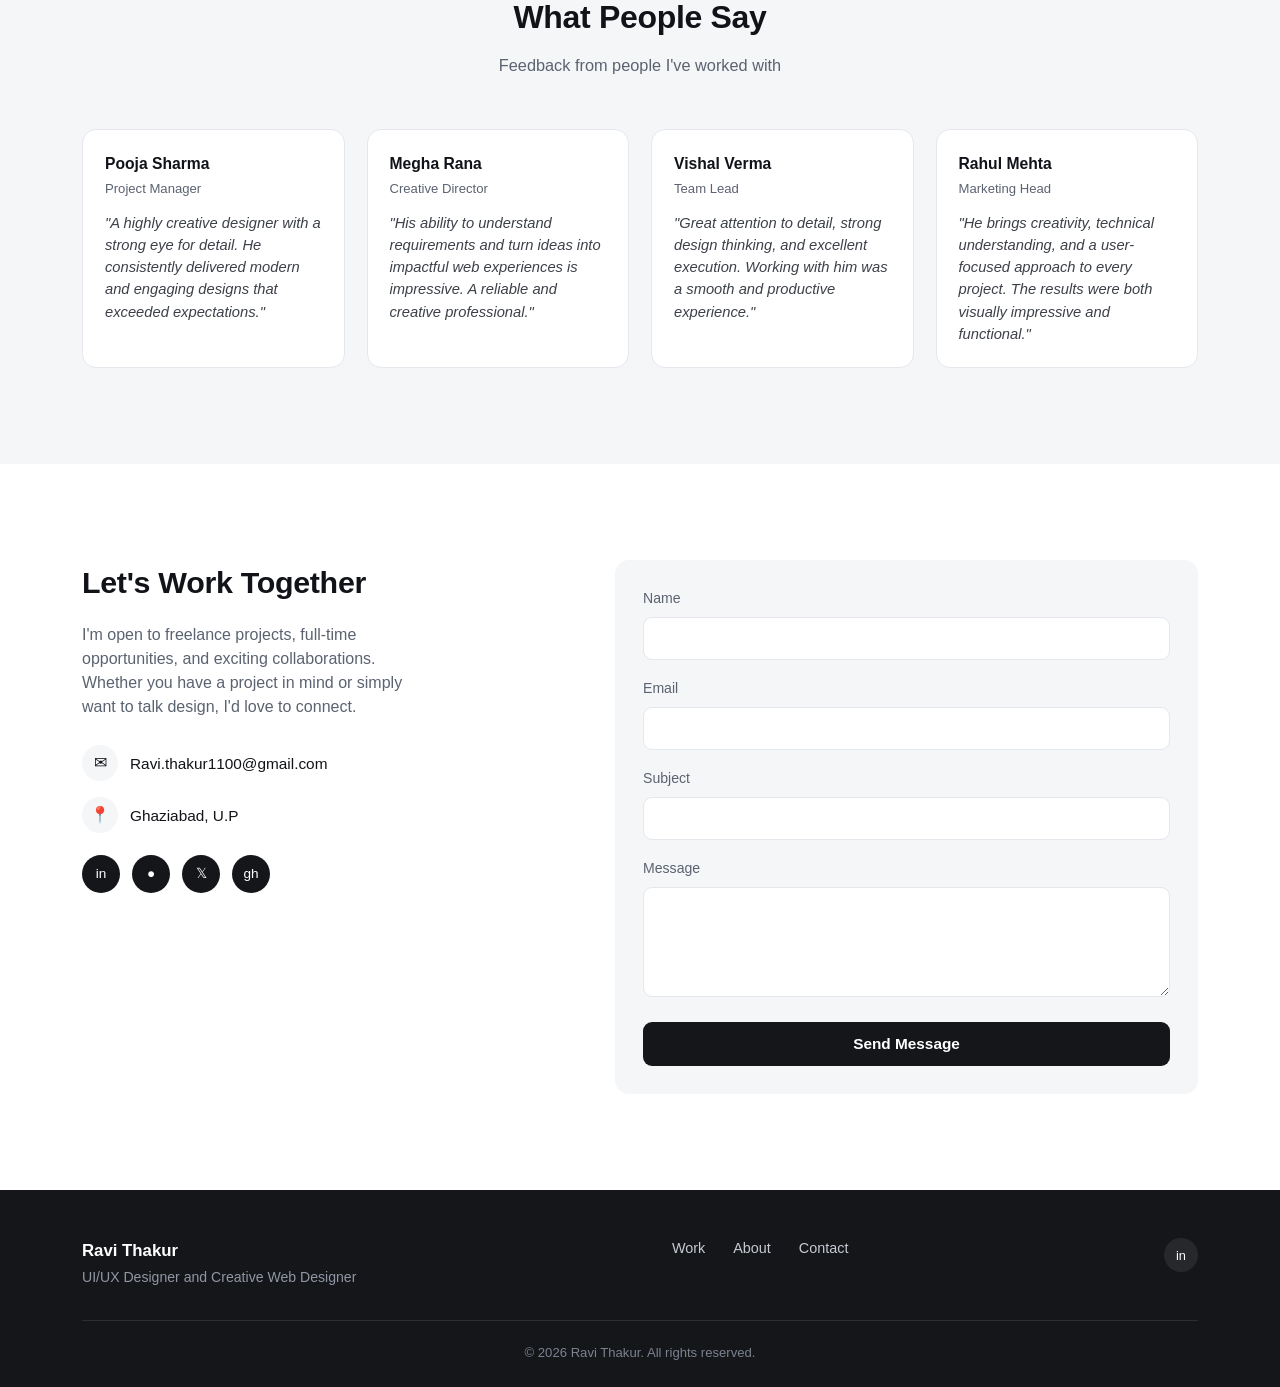
==== commit 1c258e73: "Add files via upload" ====
--- a/about.html
+++ b/about.html
@@ -25,8 +25,8 @@
   <div class="wrap">
     <h1>About Me</h1>
     <div class="title-underline"></div>
-    <p>With 8+ years of experience in creative design and digital development, I craft visually engaging websites and digital experiences that blend creativity, functionality, and modern aesthetics.</p>
-      <p>My expertise spans creative web design, frontend development, UI/UX design, graphic design, and branding. I focus on transforming ideas into responsive, user-friendly experiences with thoughtful visuals, smooth interactions, and a clean, purposeful approach.</p>
+    <p>With 8+ years of experience in web design, UI/UX, and frontend development, I create modern, responsive, and user-focused digital experiences that balance creativity, functionality, and usability.</p>
+      <p>My expertise includes web design, UI/UX design, frontend development, graphic design, and branding. I combine thoughtful design with clean frontend development to transform ideas into engaging, responsive, and purposeful digital experiences.</p>
 
     <div class="info-row">
       <div class="info-card">
@@ -117,7 +117,7 @@
       <div class="timeline-item">
         <span class="timeline-dot"></span>
         <div class="timeline-head">
-          <h3>UI/UX Design & Frontend Development</h3>
+          <h3>Senior Web Designer | UI/UX Designer | Front-End Developer</h3>
           <span class="timeline-date">2021 - Present</span>
         </div>
         <span class="timeline-company">Gtf Technologies</span>
--- a/styles.css
+++ b/styles.css
@@ -106,7 +106,7 @@
     font-size:2.4rem;
     line-height:1.15;
     margin:0 0 18px;
-    letter-spacing:-.02em;
+    letter-spacing:-.02em;padding-right: 50px;
   }
   .hero p{
     color:var(--ink-soft);
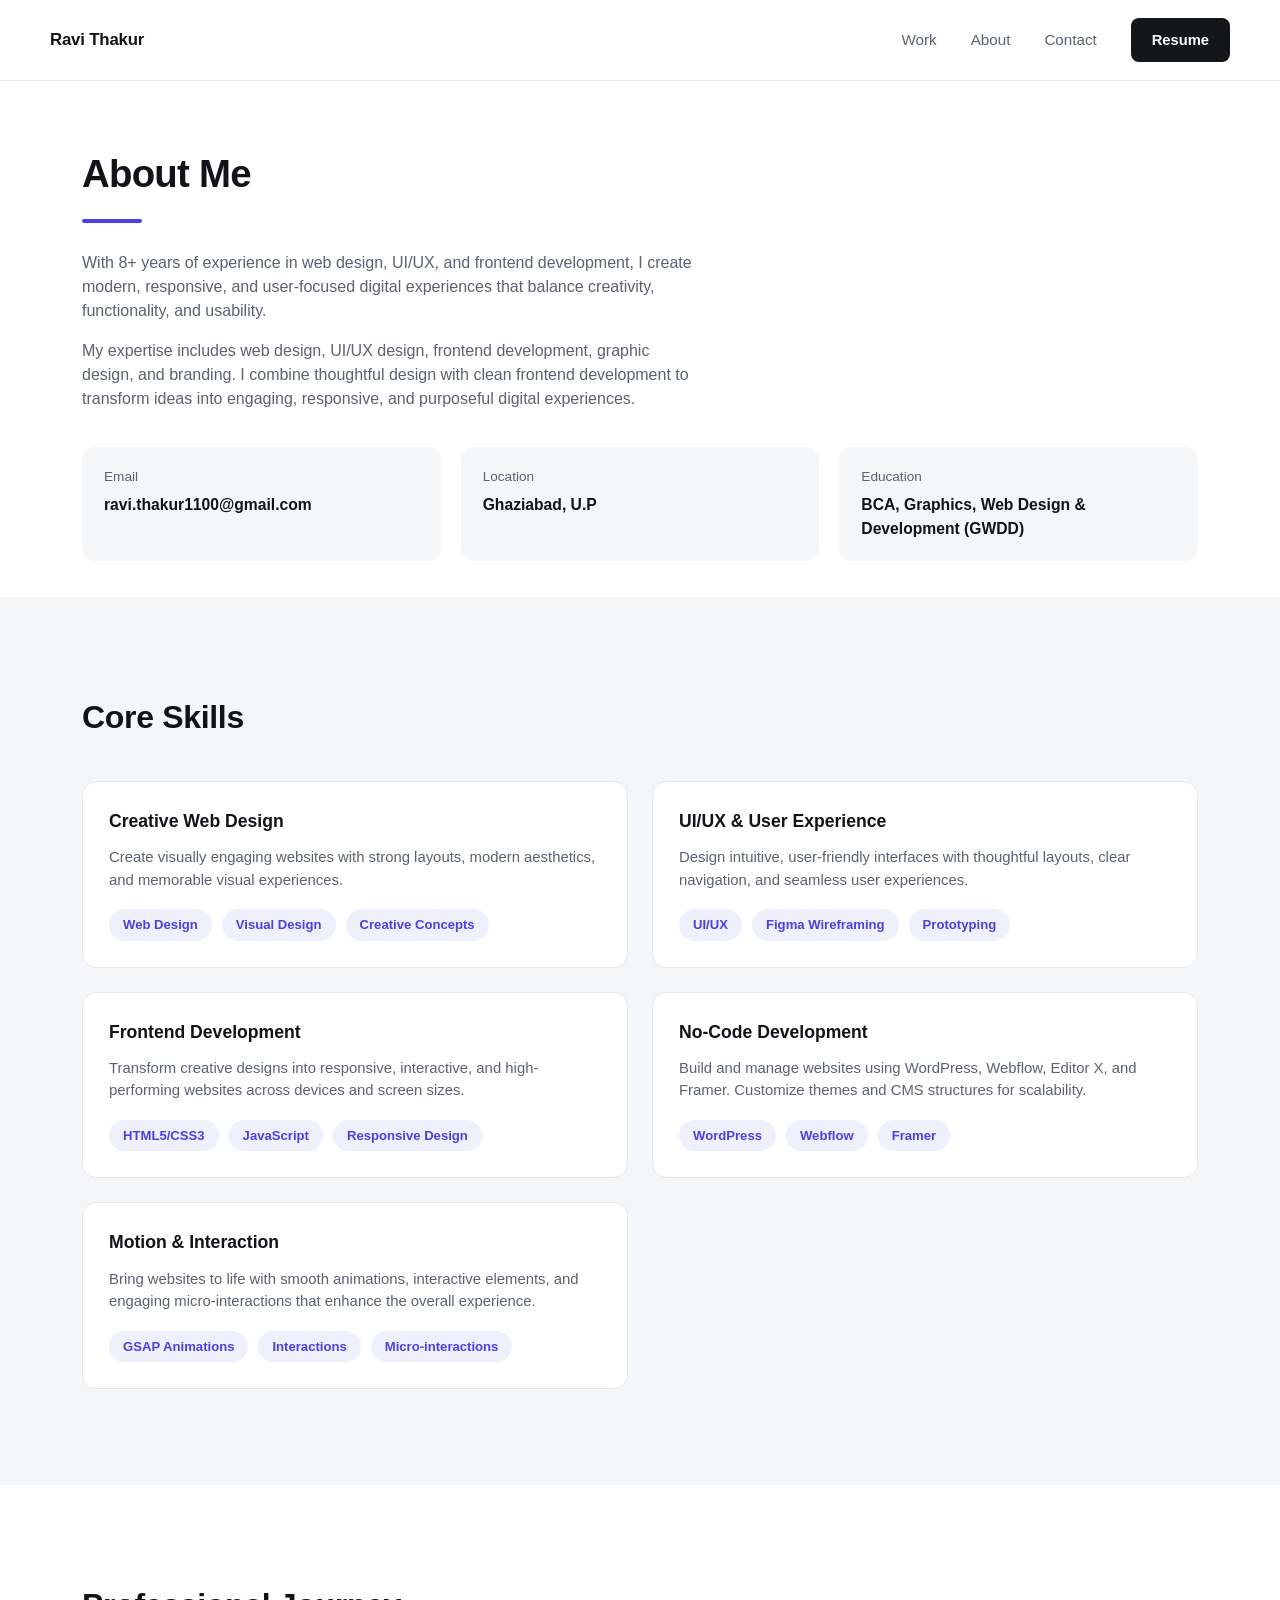
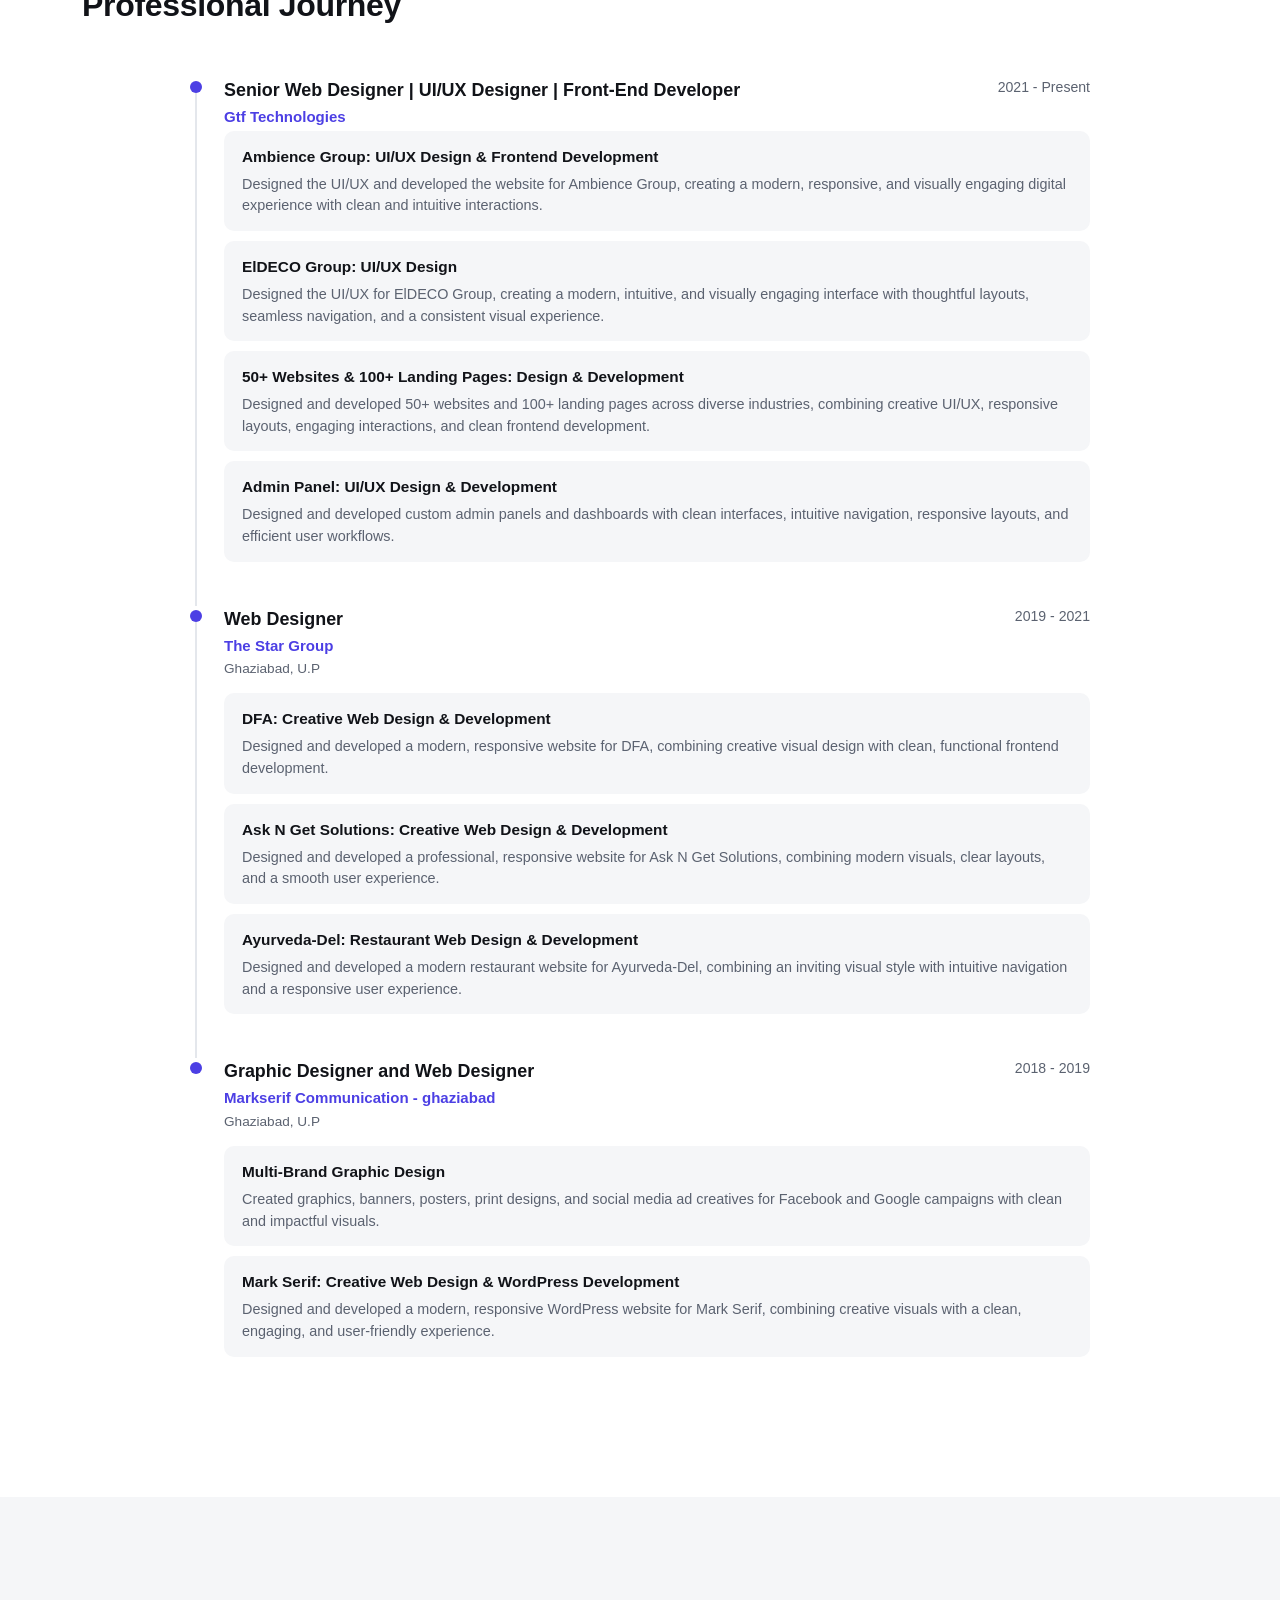
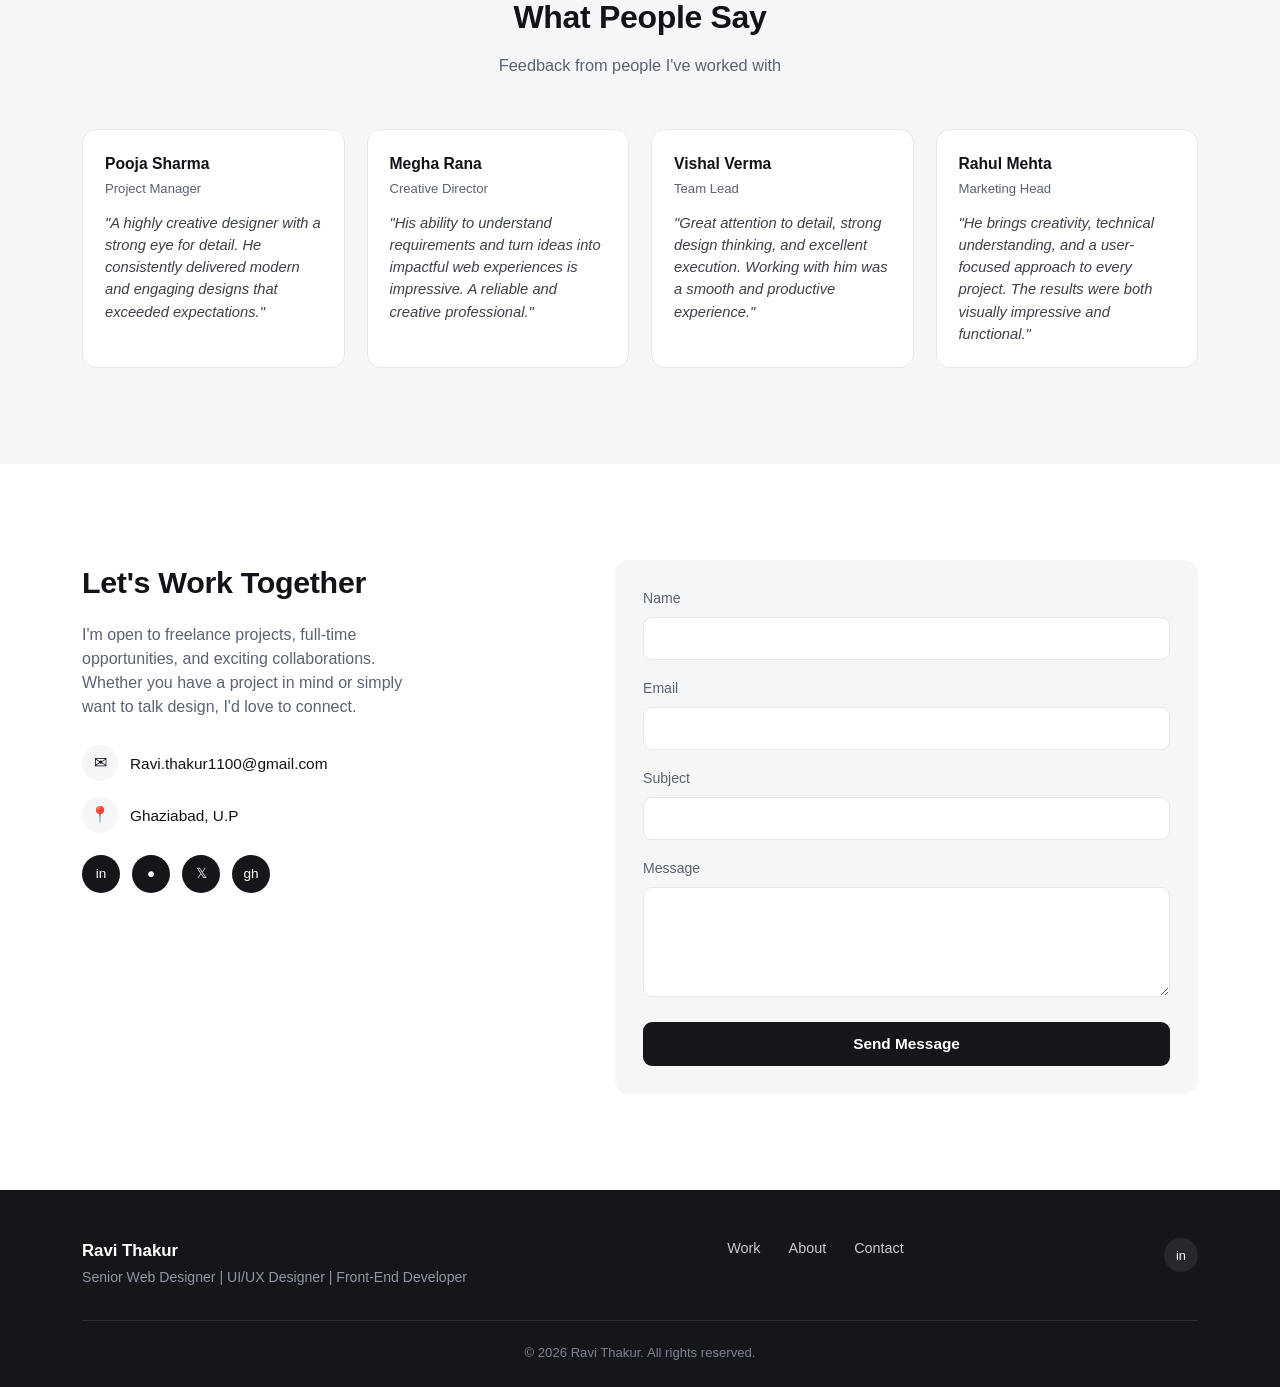
==== commit 36986f63: "Add files via upload" ====
--- a/about.html
+++ b/about.html
@@ -269,7 +269,7 @@
     <div class="footer-top">
       <div class="footer-brand">
         <h3>Ravi Thakur</h3>
-        <p>UI/UX Designer and Creative Web Designer</p>
+        <p>Senior Web Designer | UI/UX Designer | Front-End Developer</p>
       </div>
       <nav class="footer-links">
         <a href="work.html">Work</a>
--- a/styles.css
+++ b/styles.css
@@ -530,8 +530,9 @@
   @media (max-width:640px){
     .wrap{padding:0 20px;}
     section{padding:64px 0;}
-    .hero h1{font-size:1.8rem;}
+    .hero h1{font-size:1.8rem;padding-right: 0;}
     .footer-top{flex-direction:column;}
+    .thumb{height: 160px;}
     .footer-links{gap:18px;flex-wrap:wrap;}
   }
 
